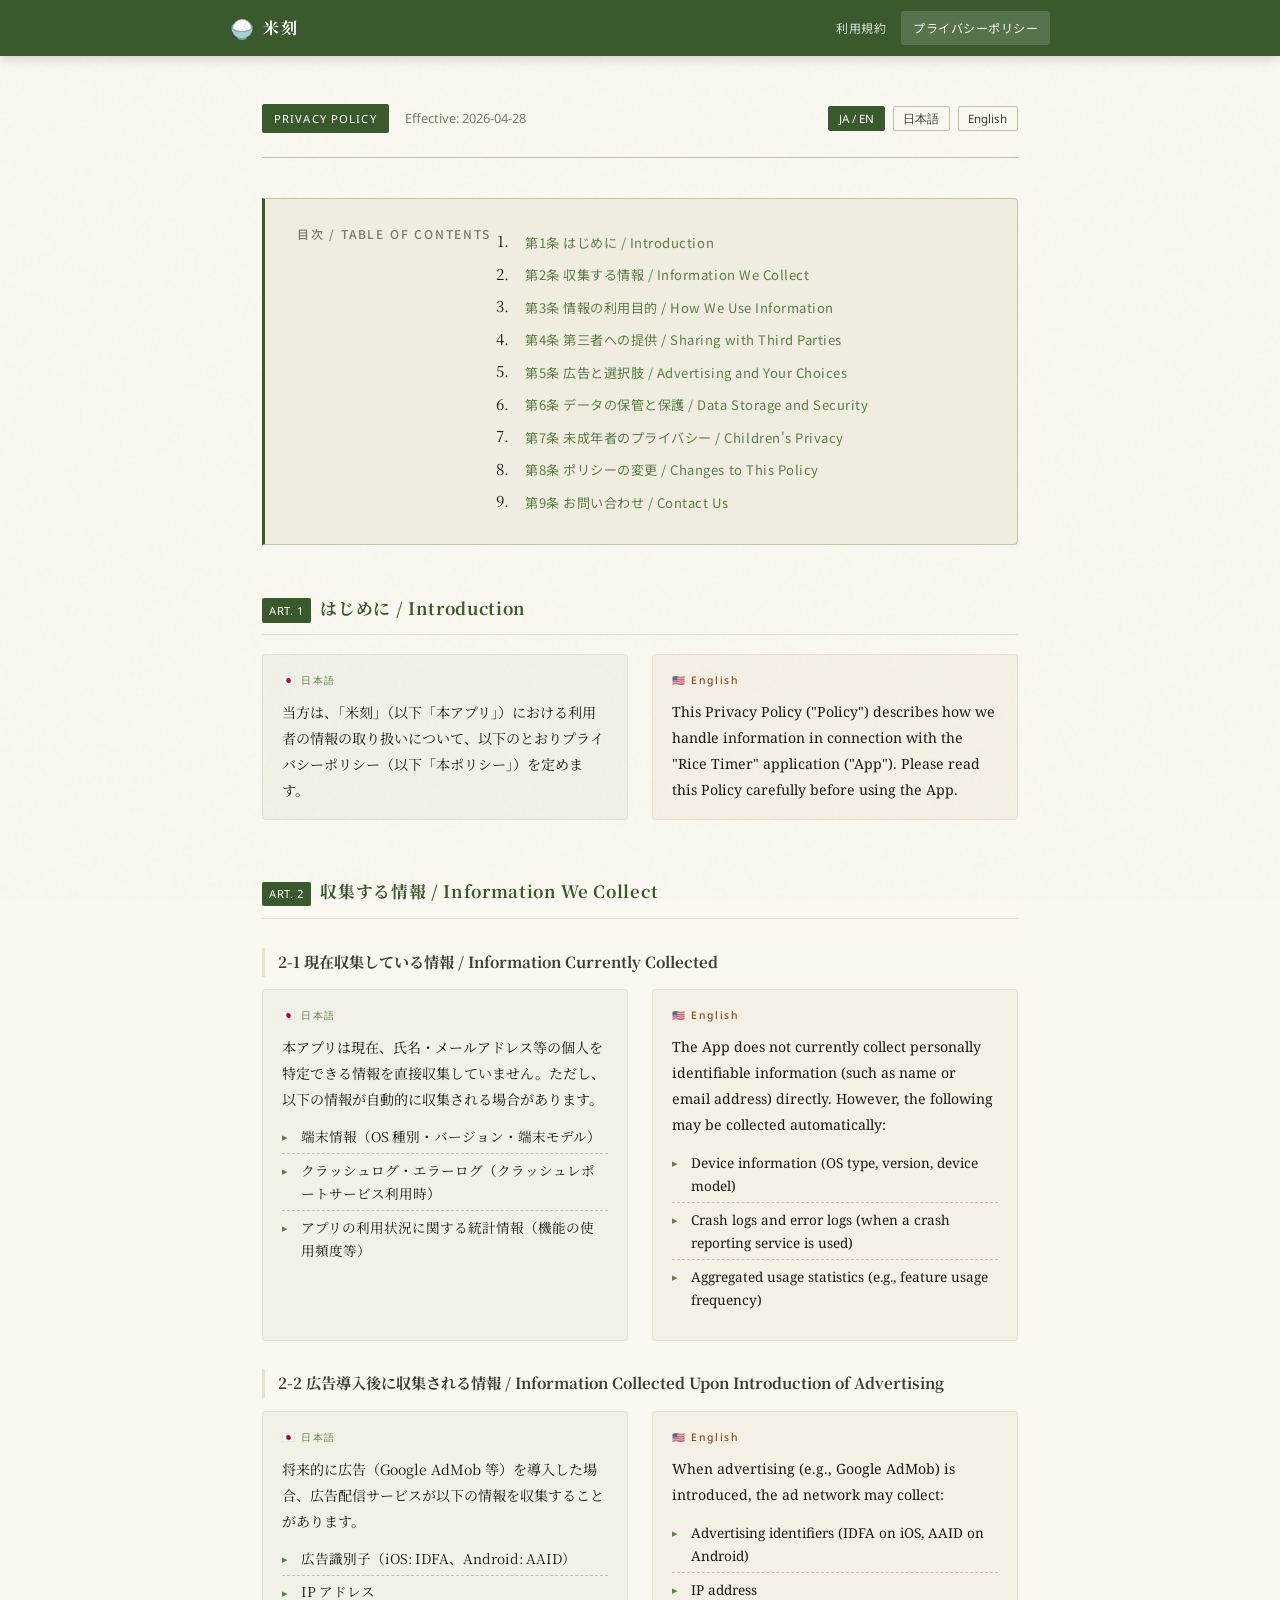
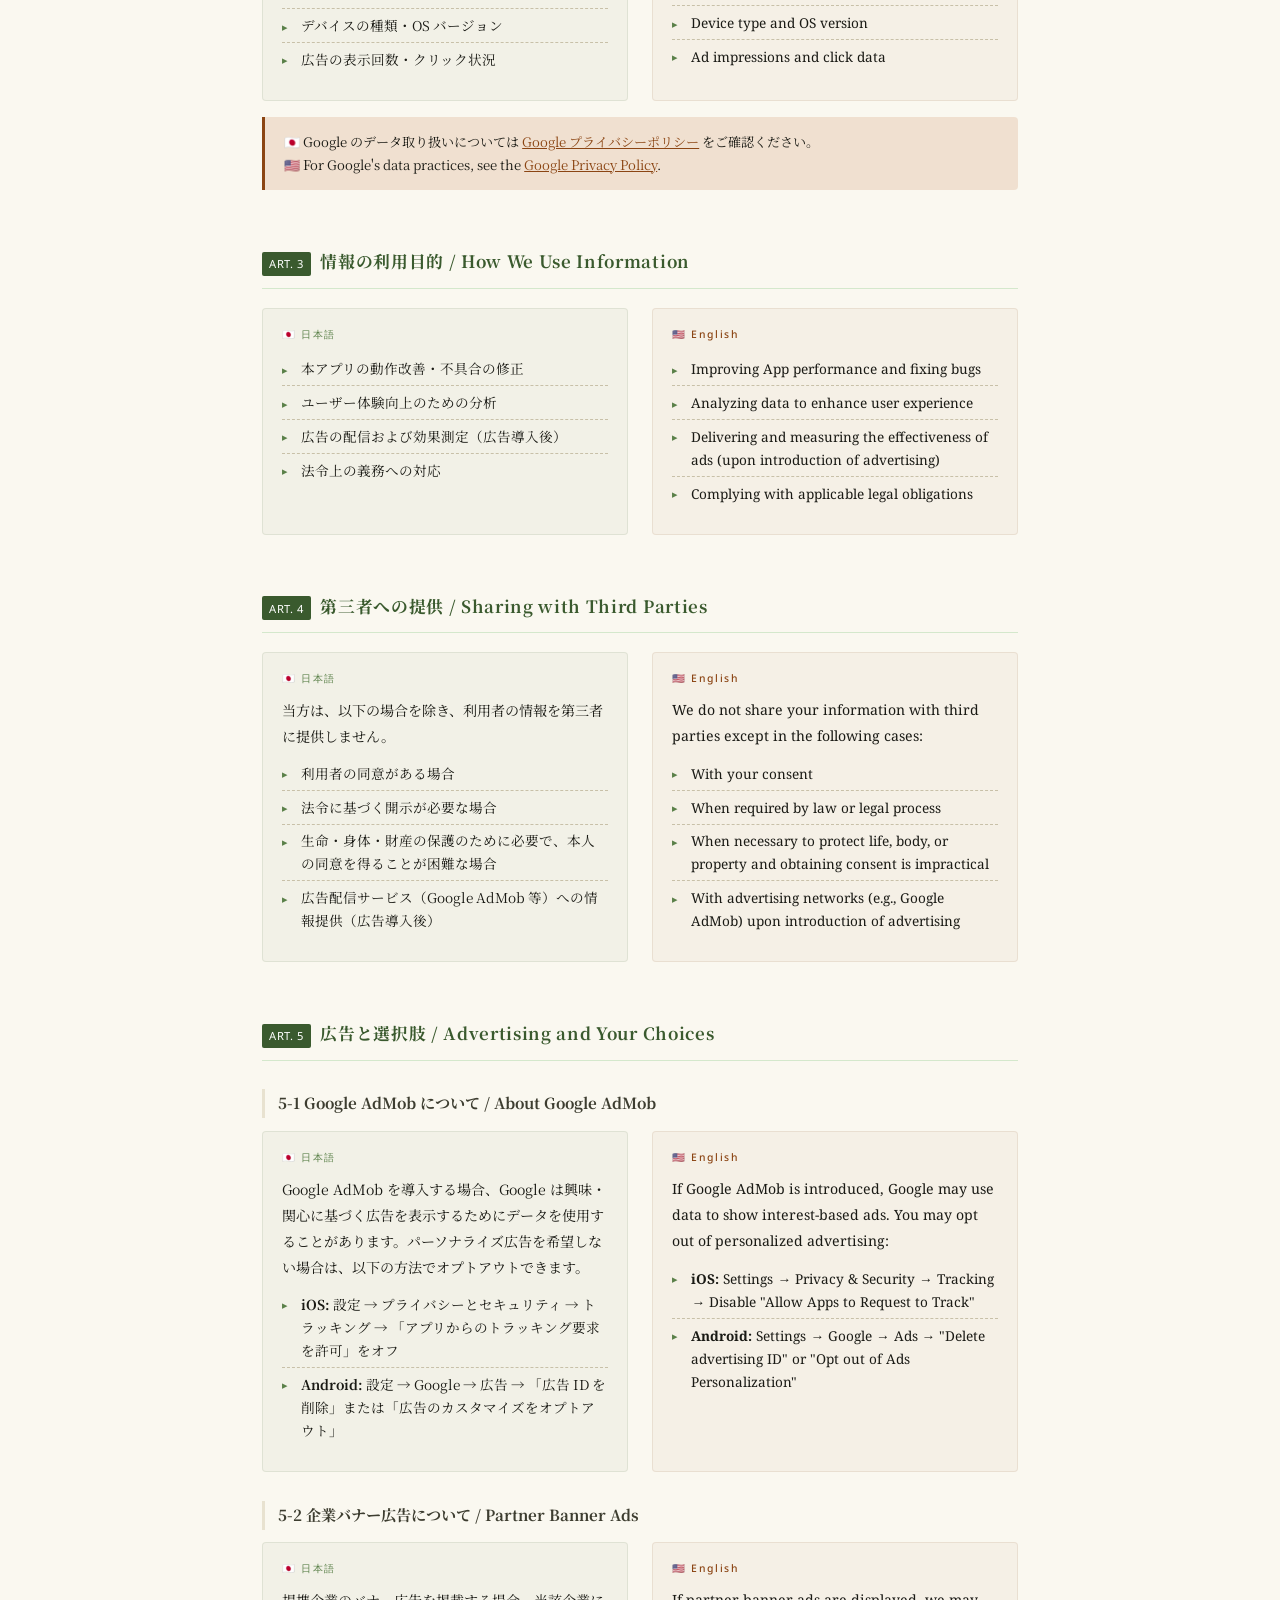
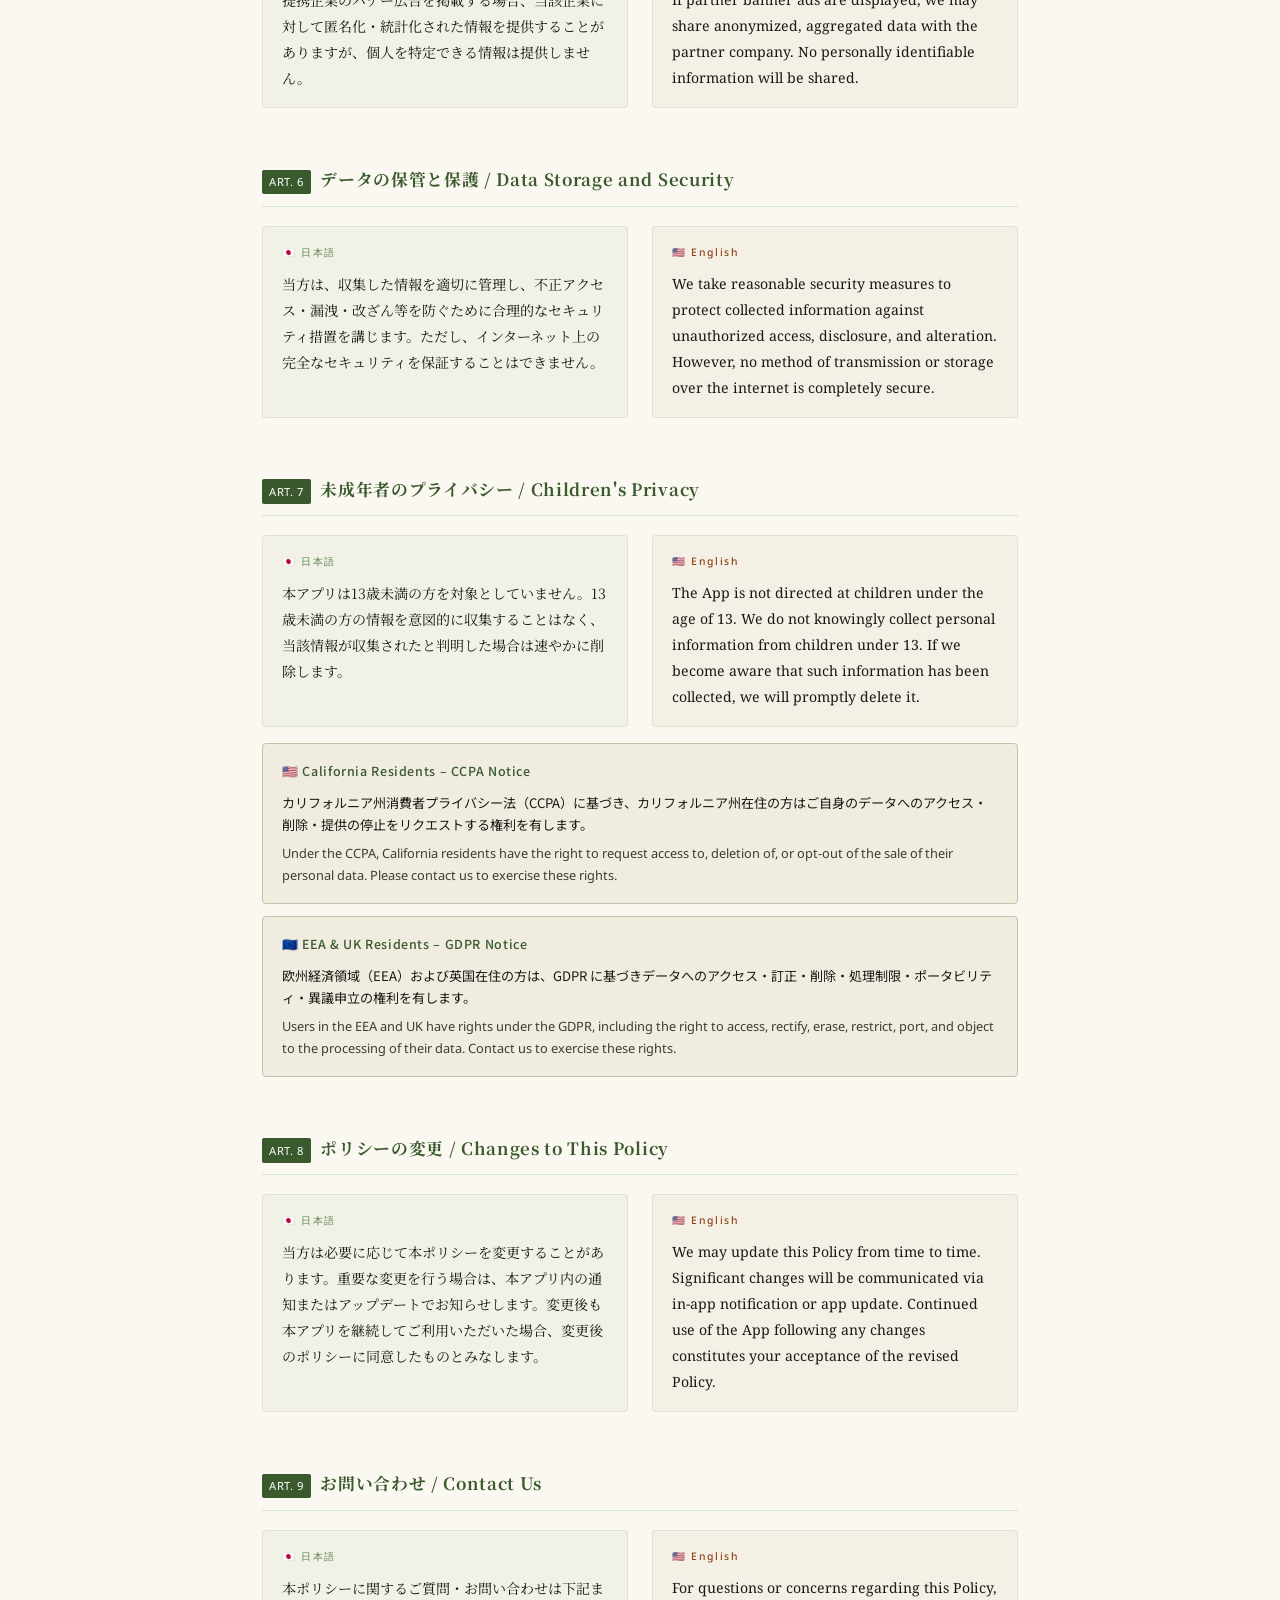
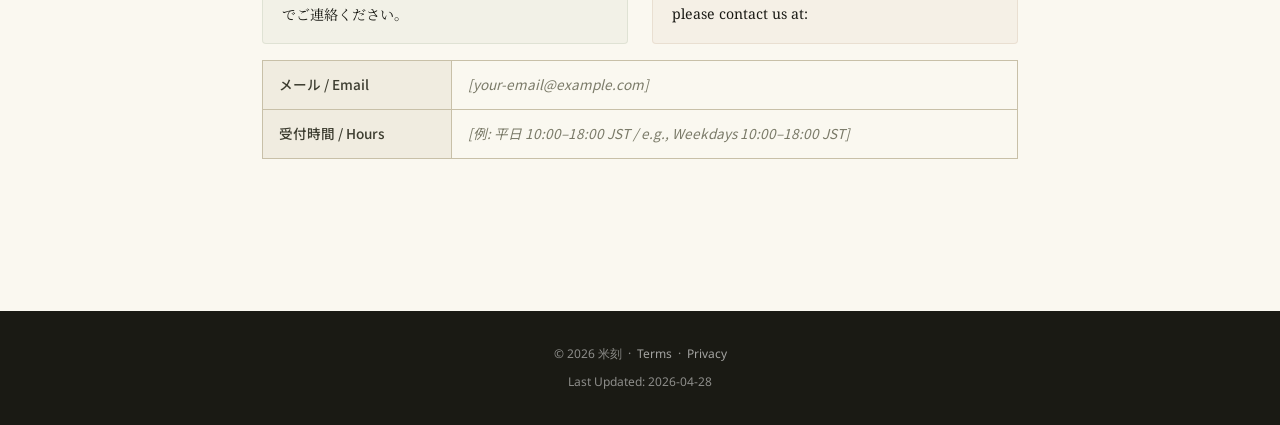
==== privacy.html @ f608e4f2 "Add files via upload" ====
<!DOCTYPE html>
<html lang="ja">
<head>
<meta charset="UTF-8">
<meta name="viewport" content="width=device-width, initial-scale=1.0">
<title>プライバシーポリシー / Privacy Policy – 米刻</title>
<meta name="description" content="米刻 アプリのプライバシーポリシー / Privacy Policy for Rice Timer">
<link rel="stylesheet" href="style.css">
</head>
<body>

<header class="site-header">
  <div class="header-inner">
    <a class="site-title" href="index.html"><span class="icon">🍚</span>米刻</a>
    <nav>
      <a href="terms.html">利用規約</a>
      <a href="privacy.html" class="active">プライバシーポリシー</a>
    </nav>
  </div>
</header>

<div class="doc-wrap">
  <div class="doc-meta">
    <span class="doc-badge">PRIVACY POLICY</span>
    <span class="doc-date">Effective: 2026-04-28</span>
    <div class="doc-lang-switch">
      <button class="lang-btn active" onclick="setLang('both')" id="btn-both">JA / EN</button>
      <button class="lang-btn" onclick="setLang('ja')" id="btn-ja">日本語</button>
      <button class="lang-btn" onclick="setLang('en')" id="btn-en">English</button>
    </div>
  </div>

  <nav class="toc">
    <div class="toc-title">目次 / TABLE OF CONTENTS</div>
    <ol>
      <li><a href="#art1">第1条 はじめに / Introduction</a></li>
      <li><a href="#art2">第2条 収集する情報 / Information We Collect</a></li>
      <li><a href="#art3">第3条 情報の利用目的 / How We Use Information</a></li>
      <li><a href="#art4">第4条 第三者への提供 / Sharing with Third Parties</a></li>
      <li><a href="#art5">第5条 広告と選択肢 / Advertising and Your Choices</a></li>
      <li><a href="#art6">第6条 データの保管と保護 / Data Storage and Security</a></li>
      <li><a href="#art7">第7条 未成年者のプライバシー / Children's Privacy</a></li>
      <li><a href="#art8">第8条 ポリシーの変更 / Changes to This Policy</a></li>
      <li><a href="#art9">第9条 お問い合わせ / Contact Us</a></li>
    </ol>
  </nav>

  <article class="article">

    <!-- Art 1 -->
    <section class="art-section" id="art1">
      <h2 class="art-h1"><span class="num">ART. 1</span>はじめに / Introduction</h2>
      <div class="bilingual">
        <div class="lang-ja">
          <span class="lang-label">🇯🇵 日本語</span>
          <p>当方は、「米刻」（以下「本アプリ」）における利用者の情報の取り扱いについて、以下のとおりプライバシーポリシー（以下「本ポリシー」）を定めます。</p>
        </div>
        <div class="lang-en">
          <span class="lang-label">🇺🇸 English</span>
          <p>This Privacy Policy ("Policy") describes how we handle information in connection with the "Rice Timer" application ("App"). Please read this Policy carefully before using the App.</p>
        </div>
      </div>
    </section>

    <!-- Art 2 -->
    <section class="art-section" id="art2">
      <h2 class="art-h1"><span class="num">ART. 2</span>収集する情報 / Information We Collect</h2>

      <h3 class="art-h2">2-1 現在収集している情報 / Information Currently Collected</h3>
      <div class="bilingual">
        <div class="lang-ja">
          <span class="lang-label">🇯🇵 日本語</span>
          <p>本アプリは現在、氏名・メールアドレス等の個人を特定できる情報を直接収集していません。ただし、以下の情報が自動的に収集される場合があります。</p>
          <ul class="bi-list">
            <li>端末情報（OS 種別・バージョン・端末モデル）</li>
            <li>クラッシュログ・エラーログ（クラッシュレポートサービス利用時）</li>
            <li>アプリの利用状況に関する統計情報（機能の使用頻度等）</li>
          </ul>
        </div>
        <div class="lang-en">
          <span class="lang-label">🇺🇸 English</span>
          <p>The App does not currently collect personally identifiable information (such as name or email address) directly. However, the following may be collected automatically:</p>
          <ul class="bi-list">
            <li>Device information (OS type, version, device model)</li>
            <li>Crash logs and error logs (when a crash reporting service is used)</li>
            <li>Aggregated usage statistics (e.g., feature usage frequency)</li>
          </ul>
        </div>
      </div>

      <h3 class="art-h2">2-2 広告導入後に収集される情報 / Information Collected Upon Introduction of Advertising</h3>
      <div class="bilingual">
        <div class="lang-ja">
          <span class="lang-label">🇯🇵 日本語</span>
          <p>将来的に広告（Google AdMob 等）を導入した場合、広告配信サービスが以下の情報を収集することがあります。</p>
          <ul class="bi-list">
            <li>広告識別子（iOS: IDFA、Android: AAID）</li>
            <li>IP アドレス</li>
            <li>デバイスの種類・OS バージョン</li>
            <li>広告の表示回数・クリック状況</li>
          </ul>
        </div>
        <div class="lang-en">
          <span class="lang-label">🇺🇸 English</span>
          <p>When advertising (e.g., Google AdMob) is introduced, the ad network may collect:</p>
          <ul class="bi-list">
            <li>Advertising identifiers (IDFA on iOS, AAID on Android)</li>
            <li>IP address</li>
            <li>Device type and OS version</li>
            <li>Ad impressions and click data</li>
          </ul>
        </div>
      </div>
      <div class="note-box">
        🇯🇵 Google のデータ取り扱いについては <a href="https://policies.google.com/privacy" target="_blank" rel="noopener">Google プライバシーポリシー</a> をご確認ください。<br>
        🇺🇸 For Google's data practices, see the <a href="https://policies.google.com/privacy" target="_blank" rel="noopener">Google Privacy Policy</a>.
      </div>
    </section>

    <!-- Art 3 -->
    <section class="art-section" id="art3">
      <h2 class="art-h1"><span class="num">ART. 3</span>情報の利用目的 / How We Use Information</h2>
      <div class="bilingual">
        <div class="lang-ja">
          <span class="lang-label">🇯🇵 日本語</span>
          <ul class="bi-list">
            <li>本アプリの動作改善・不具合の修正</li>
            <li>ユーザー体験向上のための分析</li>
            <li>広告の配信および効果測定（広告導入後）</li>
            <li>法令上の義務への対応</li>
          </ul>
        </div>
        <div class="lang-en">
          <span class="lang-label">🇺🇸 English</span>
          <ul class="bi-list">
            <li>Improving App performance and fixing bugs</li>
            <li>Analyzing data to enhance user experience</li>
            <li>Delivering and measuring the effectiveness of ads (upon introduction of advertising)</li>
            <li>Complying with applicable legal obligations</li>
          </ul>
        </div>
      </div>
    </section>

    <!-- Art 4 -->
    <section class="art-section" id="art4">
      <h2 class="art-h1"><span class="num">ART. 4</span>第三者への提供 / Sharing with Third Parties</h2>
      <div class="bilingual">
        <div class="lang-ja">
          <span class="lang-label">🇯🇵 日本語</span>
          <p>当方は、以下の場合を除き、利用者の情報を第三者に提供しません。</p>
          <ul class="bi-list">
            <li>利用者の同意がある場合</li>
            <li>法令に基づく開示が必要な場合</li>
            <li>生命・身体・財産の保護のために必要で、本人の同意を得ることが困難な場合</li>
            <li>広告配信サービス（Google AdMob 等）への情報提供（広告導入後）</li>
          </ul>
        </div>
        <div class="lang-en">
          <span class="lang-label">🇺🇸 English</span>
          <p>We do not share your information with third parties except in the following cases:</p>
          <ul class="bi-list">
            <li>With your consent</li>
            <li>When required by law or legal process</li>
            <li>When necessary to protect life, body, or property and obtaining consent is impractical</li>
            <li>With advertising networks (e.g., Google AdMob) upon introduction of advertising</li>
          </ul>
        </div>
      </div>
    </section>

    <!-- Art 5 -->
    <section class="art-section" id="art5">
      <h2 class="art-h1"><span class="num">ART. 5</span>広告と選択肢 / Advertising and Your Choices</h2>

      <h3 class="art-h2">5-1 Google AdMob について / About Google AdMob</h3>
      <div class="bilingual">
        <div class="lang-ja">
          <span class="lang-label">🇯🇵 日本語</span>
          <p>Google AdMob を導入する場合、Google は興味・関心に基づく広告を表示するためにデータを使用することがあります。パーソナライズ広告を希望しない場合は、以下の方法でオプトアウトできます。</p>
          <ul class="bi-list">
            <li><strong>iOS:</strong> 設定 → プライバシーとセキュリティ → トラッキング → 「アプリからのトラッキング要求を許可」をオフ</li>
            <li><strong>Android:</strong> 設定 → Google → 広告 → 「広告 ID を削除」または「広告のカスタマイズをオプトアウト」</li>
          </ul>
        </div>
        <div class="lang-en">
          <span class="lang-label">🇺🇸 English</span>
          <p>If Google AdMob is introduced, Google may use data to show interest-based ads. You may opt out of personalized advertising:</p>
          <ul class="bi-list">
            <li><strong>iOS:</strong> Settings → Privacy & Security → Tracking → Disable "Allow Apps to Request to Track"</li>
            <li><strong>Android:</strong> Settings → Google → Ads → "Delete advertising ID" or "Opt out of Ads Personalization"</li>
          </ul>
        </div>
      </div>

      <h3 class="art-h2">5-2 企業バナー広告について / Partner Banner Ads</h3>
      <div class="bilingual">
        <div class="lang-ja">
          <span class="lang-label">🇯🇵 日本語</span>
          <p>提携企業のバナー広告を掲載する場合、当該企業に対して匿名化・統計化された情報を提供することがありますが、個人を特定できる情報は提供しません。</p>
        </div>
        <div class="lang-en">
          <span class="lang-label">🇺🇸 English</span>
          <p>If partner banner ads are displayed, we may share anonymized, aggregated data with the partner company. No personally identifiable information will be shared.</p>
        </div>
      </div>
    </section>

    <!-- Art 6 -->
    <section class="art-section" id="art6">
      <h2 class="art-h1"><span class="num">ART. 6</span>データの保管と保護 / Data Storage and Security</h2>
      <div class="bilingual">
        <div class="lang-ja">
          <span class="lang-label">🇯🇵 日本語</span>
          <p>当方は、収集した情報を適切に管理し、不正アクセス・漏洩・改ざん等を防ぐために合理的なセキュリティ措置を講じます。ただし、インターネット上の完全なセキュリティを保証することはできません。</p>
        </div>
        <div class="lang-en">
          <span class="lang-label">🇺🇸 English</span>
          <p>We take reasonable security measures to protect collected information against unauthorized access, disclosure, and alteration. However, no method of transmission or storage over the internet is completely secure.</p>
        </div>
      </div>
    </section>

    <!-- Art 7 -->
    <section class="art-section" id="art7">
      <h2 class="art-h1"><span class="num">ART. 7</span>未成年者のプライバシー / Children's Privacy</h2>
      <div class="bilingual">
        <div class="lang-ja">
          <span class="lang-label">🇯🇵 日本語</span>
          <p>本アプリは13歳未満の方を対象としていません。13歳未満の方の情報を意図的に収集することはなく、当該情報が収集されたと判明した場合は速やかに削除します。</p>
        </div>
        <div class="lang-en">
          <span class="lang-label">🇺🇸 English</span>
          <p>The App is not directed at children under the age of 13. We do not knowingly collect personal information from children under 13. If we become aware that such information has been collected, we will promptly delete it.</p>
        </div>
      </div>

      <div class="ccpa-box">
        <h4>🇺🇸 California Residents – CCPA Notice</h4>
        <p>カリフォルニア州消費者プライバシー法（CCPA）に基づき、カリフォルニア州在住の方はご自身のデータへのアクセス・削除・提供の停止をリクエストする権利を有します。</p>
        <p>Under the CCPA, California residents have the right to request access to, deletion of, or opt-out of the sale of their personal data. Please contact us to exercise these rights.</p>
      </div>

      <div class="gdpr-box">
        <h4>🇪🇺 EEA &amp; UK Residents – GDPR Notice</h4>
        <p>欧州経済領域（EEA）および英国在住の方は、GDPR に基づきデータへのアクセス・訂正・削除・処理制限・ポータビリティ・異議申立の権利を有します。</p>
        <p>Users in the EEA and UK have rights under the GDPR, including the right to access, rectify, erase, restrict, port, and object to the processing of their data. Contact us to exercise these rights.</p>
      </div>
    </section>

    <!-- Art 8 -->
    <section class="art-section" id="art8">
      <h2 class="art-h1"><span class="num">ART. 8</span>ポリシーの変更 / Changes to This Policy</h2>
      <div class="bilingual">
        <div class="lang-ja">
          <span class="lang-label">🇯🇵 日本語</span>
          <p>当方は必要に応じて本ポリシーを変更することがあります。重要な変更を行う場合は、本アプリ内の通知またはアップデートでお知らせします。変更後も本アプリを継続してご利用いただいた場合、変更後のポリシーに同意したものとみなします。</p>
        </div>
        <div class="lang-en">
          <span class="lang-label">🇺🇸 English</span>
          <p>We may update this Policy from time to time. Significant changes will be communicated via in-app notification or app update. Continued use of the App following any changes constitutes your acceptance of the revised Policy.</p>
        </div>
      </div>
    </section>

    <!-- Art 9 -->
    <section class="art-section" id="art9">
      <h2 class="art-h1"><span class="num">ART. 9</span>お問い合わせ / Contact Us</h2>
      <div class="bilingual">
        <div class="lang-ja">
          <span class="lang-label">🇯🇵 日本語</span>
          <p>本ポリシーに関するご質問・お問い合わせは下記までご連絡ください。</p>
        </div>
        <div class="lang-en">
          <span class="lang-label">🇺🇸 English</span>
          <p>For questions or concerns regarding this Policy, please contact us at:</p>
        </div>
      </div>
      <table class="contact-table">
        <tr><th>メール / Email</th><td>[your-email@example.com]</td></tr>
        <tr><th>受付時間 / Hours</th><td>[例: 平日 10:00–18:00 JST / e.g., Weekdays 10:00–18:00 JST]</td></tr>
      </table>
    </section>

  </article>
</div>

<footer class="site-footer">
  <p>© 2026 米刻 &nbsp;·&nbsp;
  <a href="terms.html">Terms</a> &nbsp;·&nbsp;
  <a href="privacy.html">Privacy</a></p>
  <p style="margin-top:.4rem">Last Updated: 2026-04-28</p>
</footer>

<a class="back-top" href="#" id="backTop" aria-label="Back to top">↑</a>

<script>
function setLang(mode) {
  document.body.classList.remove('show-ja','show-en');
  if (mode === 'ja') document.body.classList.add('show-ja');
  if (mode === 'en') document.body.classList.add('show-en');
  ['btn-both','btn-ja','btn-en'].forEach(id => document.getElementById(id).classList.remove('active'));
  document.getElementById('btn-' + mode).classList.add('active');
}
const bt = document.getElementById('backTop');
window.addEventListener('scroll', () => {
  bt.classList.toggle('visible', window.scrollY > 300);
});
</script>
</body>
</html>
---- style.css ----
@import url('https://fonts.googleapis.com/css2?family=Noto+Serif+JP:wght@300;400;500;700&family=Noto+Serif:ital,wght@0,400;0,700;1,400&family=Noto+Sans+JP:wght@300;400;500&family=Noto+Sans:wght@300;400&display=swap');

*, *::before, *::after { box-sizing: border-box; margin: 0; padding: 0; }

:root {
  --ink:       #1a1a14;
  --ink-mid:   #3d3d30;
  --ink-soft:  #7a7a68;
  --rice:      #faf8f0;
  --rice-dark: #f0ece0;
  --steam:     #e8e2d0;
  --green:     #3a5a2e;
  --green-mid: #5a8048;
  --green-lt:  #d4e8cc;
  --accent:    #8b4513;
  --accent-lt: #f0e0d0;
  --line:      #c8c0a8;
  --serif-ja:  'Noto Serif JP', 'Yu Mincho', serif;
  --serif-en:  'Noto Serif', Georgia, serif;
  --sans-ja:   'Noto Sans JP', sans-serif;
  --sans-en:   'Noto Sans', sans-serif;
}

html { scroll-behavior: smooth; }

body {
  background: var(--rice);
  color: var(--ink);
  font-family: var(--serif-ja);
  font-size: 15px;
  line-height: 1.9;
  min-height: 100vh;
}

/* ── GRAIN OVERLAY ── */
body::before {
  content: '';
  position: fixed; inset: 0;
  background-image: url("data:image/svg+xml,%3Csvg viewBox='0 0 200 200' xmlns='http://www.w3.org/2000/svg'%3E%3Cfilter id='n'%3E%3CfeTurbulence type='fractalNoise' baseFrequency='0.9' numOctaves='4' stitchTiles='stitch'/%3E%3C/filter%3E%3Crect width='100%25' height='100%25' filter='url(%23n)' opacity='0.04'/%3E%3C/svg%3E");
  pointer-events: none; z-index: 0; opacity: 0.6;
}

/* ── LAYOUT ── */
.site-header {
  background: var(--green);
  color: #fff;
  padding: 0 2rem;
  position: sticky; top: 0; z-index: 100;
  box-shadow: 0 2px 12px rgba(0,0,0,.18);
}

.header-inner {
  max-width: 820px; margin: 0 auto;
  display: flex; align-items: center; justify-content: space-between;
  height: 56px;
}

.site-title {
  font-family: var(--serif-ja);
  font-size: 1rem; font-weight: 700;
  letter-spacing: .08em;
  color: #fff; text-decoration: none;
  display: flex; align-items: center; gap: .5rem;
}
.site-title .icon { font-size: 1.2rem; }

nav { display: flex; gap: .2rem; }
nav a {
  font-family: var(--sans-ja); font-size: .75rem; font-weight: 400;
  color: rgba(255,255,255,.8);
  text-decoration: none;
  padding: .35rem .75rem; border-radius: 3px;
  transition: background .15s, color .15s;
  letter-spacing: .04em;
}
nav a:hover, nav a.active { background: rgba(255,255,255,.15); color: #fff; }

/* ── HERO (index only) ── */
.hero {
  background: linear-gradient(160deg, var(--green) 0%, #2a4220 100%);
  color: #fff;
  padding: 5rem 2rem 4rem;
  text-align: center;
  position: relative; overflow: hidden;
}
.hero::after {
  content: '🍚';
  position: absolute; font-size: 14rem; opacity: .06;
  bottom: -2rem; right: -2rem; pointer-events: none;
  line-height: 1;
}
.hero-app { font-family: var(--sans-ja); font-size: .8rem; letter-spacing: .2em; text-transform: uppercase; opacity: .7; margin-bottom: 1rem; }
.hero h1 { font-family: var(--serif-ja); font-size: 2rem; font-weight: 700; line-height: 1.4; margin-bottom: 1.2rem; }
.hero p { font-family: var(--sans-ja); font-size: .9rem; opacity: .85; max-width: 480px; margin: 0 auto; line-height: 1.7; }

.hero-cards {
  display: flex; gap: 1rem; justify-content: center; flex-wrap: wrap;
  margin-top: 3rem;
}
.hero-card {
  background: rgba(255,255,255,.1);
  border: 1px solid rgba(255,255,255,.2);
  border-radius: 8px; padding: 1.5rem 2rem;
  text-decoration: none; color: #fff;
  transition: background .2s, transform .2s;
  min-width: 200px;
}
.hero-card:hover { background: rgba(255,255,255,.18); transform: translateY(-2px); }
.hero-card .label { font-family: var(--sans-ja); font-size: .7rem; opacity: .7; letter-spacing: .1em; display: block; margin-bottom: .4rem; }
.hero-card .title-ja { font-family: var(--serif-ja); font-size: 1.1rem; font-weight: 700; display: block; }
.hero-card .title-en { font-family: var(--serif-en); font-size: .78rem; opacity: .7; display: block; margin-top: .2rem; }

/* ── DOCUMENT LAYOUT ── */
.doc-wrap { max-width: 820px; margin: 0 auto; padding: 3rem 2rem 6rem; position: relative; z-index: 1; }

.doc-meta {
  display: flex; align-items: center; gap: 1rem; flex-wrap: wrap;
  margin-bottom: 2.5rem;
  padding-bottom: 1.5rem;
  border-bottom: 1px solid var(--line);
}
.doc-badge {
  background: var(--green); color: #fff;
  font-family: var(--sans-en); font-size: .7rem;
  padding: .25rem .75rem; border-radius: 2px; letter-spacing: .1em;
}
.doc-date { font-family: var(--sans-en); font-size: .8rem; color: var(--ink-soft); }
.doc-lang-switch {
  margin-left: auto;
  display: flex; gap: .5rem;
}
.lang-btn {
  font-family: var(--sans-en); font-size: .72rem;
  background: none; border: 1px solid var(--line);
  color: var(--ink-mid); padding: .2rem .6rem; border-radius: 2px;
  cursor: pointer; transition: all .15s;
}
.lang-btn:hover, .lang-btn.active { background: var(--green); border-color: var(--green); color: #fff; }

/* ── TOC ── */
.toc {
  background: var(--rice-dark);
  border: 1px solid var(--line);
  border-left: 3px solid var(--green);
  padding: 1.5rem 2rem; margin-bottom: 3rem;
  border-radius: 0 4px 4px 0;
}
.toc-title { font-family: var(--sans-ja); font-size: .75rem; letter-spacing: .15em; color: var(--ink-soft); margin-bottom: .8rem; font-weight: 500; }
.toc ol { padding-left: 1.2rem; }
.toc li { margin: .25rem 0; }
.toc a { font-family: var(--sans-ja); font-size: .82rem; color: var(--green-mid); text-decoration: none; transition: color .15s; }
.toc a:hover { color: var(--green); }

/* ── ARTICLE CONTENT ── */
.article { position: relative; }

.art-section { margin-bottom: 3.5rem; }

.art-h1 {
  font-family: var(--serif-ja);
  font-size: 1.05rem; font-weight: 700;
  color: var(--green);
  border-bottom: 1px solid var(--green-lt);
  padding-bottom: .6rem; margin-bottom: 1.2rem;
  letter-spacing: .04em;
  display: flex; align-items: baseline; gap: .6rem;
}
.art-h1 .num {
  font-family: var(--sans-en); font-size: .7rem; font-weight: 400;
  background: var(--green); color: #fff;
  padding: .1rem .45rem; border-radius: 2px; letter-spacing: .05em;
  flex-shrink: 0;
}

.art-h2 {
  font-family: var(--serif-ja); font-size: .95rem; font-weight: 700;
  color: var(--ink-mid); margin: 1.8rem 0 .8rem;
  padding-left: .8rem;
  border-left: 3px solid var(--steam);
}

.bilingual {
  display: grid;
  grid-template-columns: 1fr 1fr;
  gap: 1.5rem;
  margin-bottom: 1rem;
}
@media (max-width: 640px) { .bilingual { grid-template-columns: 1fr; } }

.lang-ja, .lang-en {
  padding: 1rem 1.2rem;
  border-radius: 4px;
}
.lang-ja { background: rgba(58,90,46,.04); border: 1px solid rgba(58,90,46,.1); }
.lang-en { background: rgba(139,69,19,.04); border: 1px solid rgba(139,69,19,.1); }

.lang-label {
  font-family: var(--sans-en); font-size: .65rem; letter-spacing: .15em;
  font-weight: 500; margin-bottom: .5rem; display: block;
}
.lang-ja .lang-label { color: var(--green-mid); }
.lang-en .lang-label { color: var(--accent); }

.lang-ja p, .lang-en p {
  font-size: .88rem; line-height: 1.85;
}
.lang-ja p { font-family: var(--serif-ja); }
.lang-en p { font-family: var(--serif-en); }

ul.bi-list { list-style: none; padding: 0; margin: .5rem 0; }
ul.bi-list li {
  font-size: .85rem; line-height: 1.7;
  padding: .3rem 0 .3rem 1.2rem;
  position: relative;
  border-bottom: 1px dashed var(--line);
}
ul.bi-list li:last-child { border-bottom: none; }
ul.bi-list li::before {
  content: '▸'; position: absolute; left: 0;
  color: var(--green-mid); font-size: .7rem; top: .45rem;
}
.lang-ja ul.bi-list li { font-family: var(--serif-ja); }
.lang-en ul.bi-list li { font-family: var(--serif-en); }

.note-box {
  background: var(--accent-lt);
  border-left: 3px solid var(--accent);
  padding: .9rem 1.2rem; margin: 1rem 0;
  border-radius: 0 4px 4px 0;
  font-size: .82rem; line-height: 1.7;
}
.note-box a { color: var(--accent); }

.gdpr-box, .ccpa-box {
  border: 1px solid var(--line);
  border-radius: 4px; padding: 1rem 1.2rem; margin: .8rem 0;
  background: var(--rice-dark);
}
.gdpr-box h4, .ccpa-box h4 {
  font-family: var(--sans-ja); font-size: .78rem; font-weight: 500;
  color: var(--green); margin-bottom: .5rem; letter-spacing: .05em;
}
.gdpr-box p, .ccpa-box p { font-size: .82rem; line-height: 1.7; font-family: var(--sans-ja); }
.gdpr-box p + p, .ccpa-box p + p { margin-top: .4rem; font-family: var(--sans-en); font-size: .8rem; color: var(--ink-mid); }

table.contact-table {
  width: 100%; border-collapse: collapse; margin-top: 1rem;
  font-family: var(--sans-ja); font-size: .85rem;
}
table.contact-table th, table.contact-table td {
  padding: .7rem 1rem; border: 1px solid var(--line); text-align: left;
}
table.contact-table th { background: var(--rice-dark); font-weight: 500; color: var(--ink-mid); }
table.contact-table td { color: var(--ink-soft); font-style: italic; }

/* ── SINGLE VIEW MODE (lang switch) ── */
body.show-ja .lang-en { display: none; }
body.show-en .lang-ja { display: none; }
body.show-ja .bilingual, body.show-en .bilingual { grid-template-columns: 1fr; }

/* ── FOOTER ── */
.site-footer {
  background: var(--ink);
  color: rgba(255,255,255,.5);
  text-align: center; padding: 2rem;
  font-family: var(--sans-en); font-size: .75rem; line-height: 1.8;
  position: relative; z-index: 1;
}
.site-footer a { color: rgba(255,255,255,.6); text-decoration: none; }
.site-footer a:hover { color: #fff; }

/* ── BACK TO TOP ── */
.back-top {
  position: fixed; bottom: 2rem; right: 2rem;
  background: var(--green); color: #fff;
  width: 40px; height: 40px; border-radius: 50%;
  display: flex; align-items: center; justify-content: center;
  font-size: 1.1rem; text-decoration: none;
  box-shadow: 0 4px 12px rgba(0,0,0,.2);
  opacity: 0; pointer-events: none;
  transition: opacity .25s, transform .25s;
  z-index: 200;
}
.back-top.visible { opacity: 1; pointer-events: auto; }
.back-top:hover { transform: translateY(-3px); }

@media (max-width: 480px) {
  .hero h1 { font-size: 1.5rem; }
  .doc-wrap { padding: 2rem 1.2rem 5rem; }
  .art-h1 { font-size: .95rem; }
}
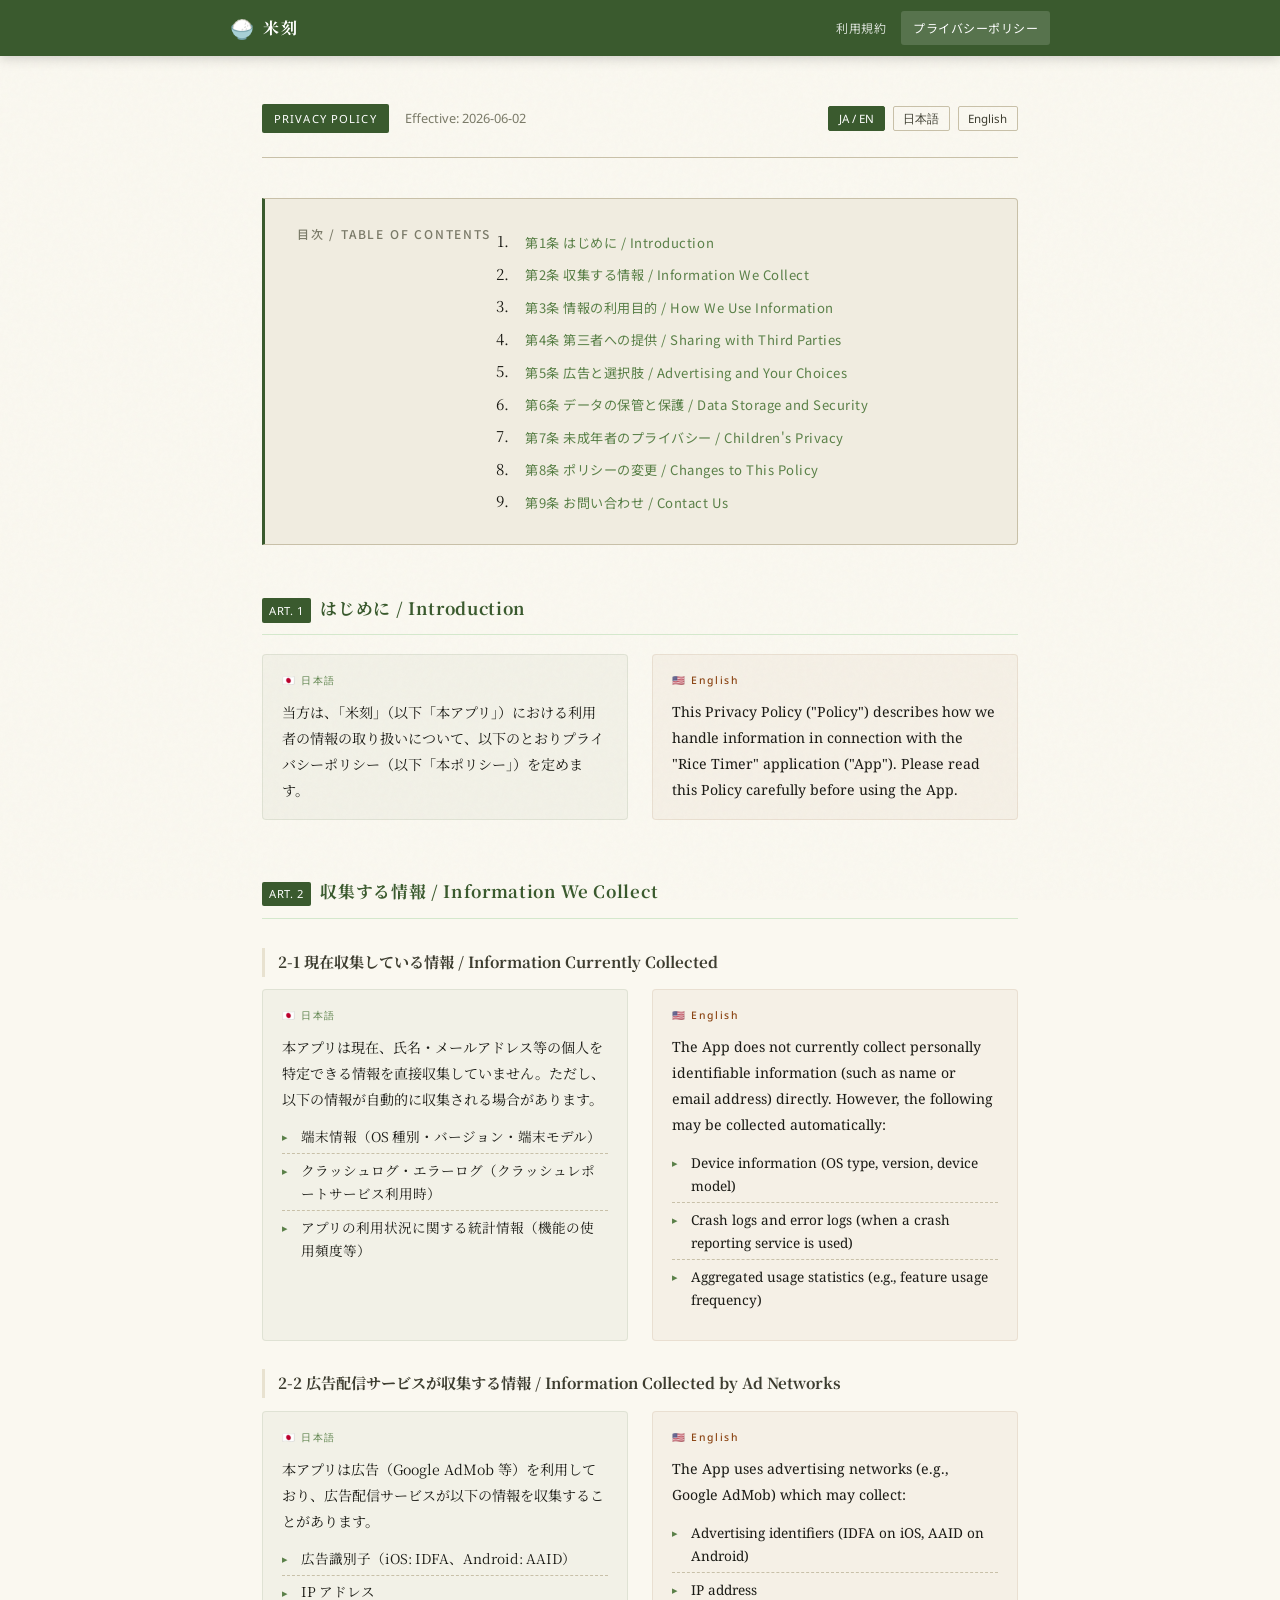
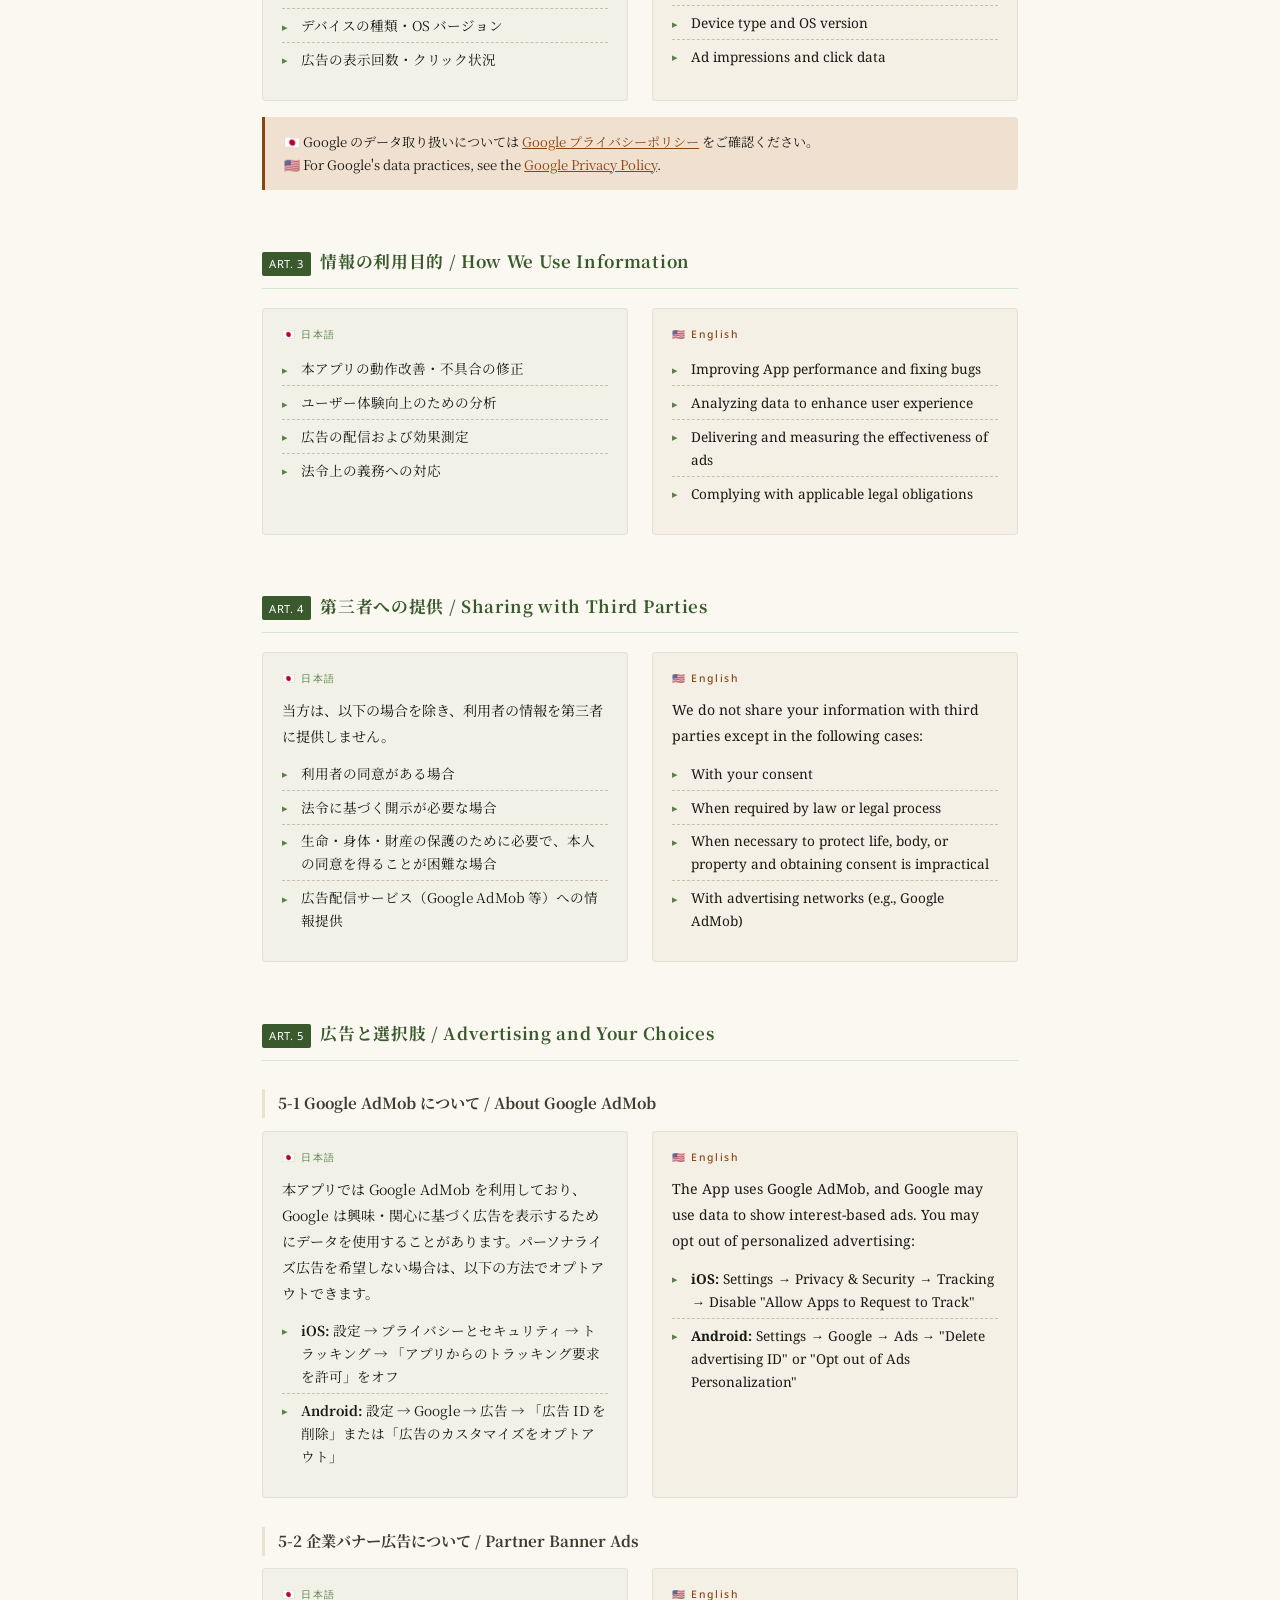
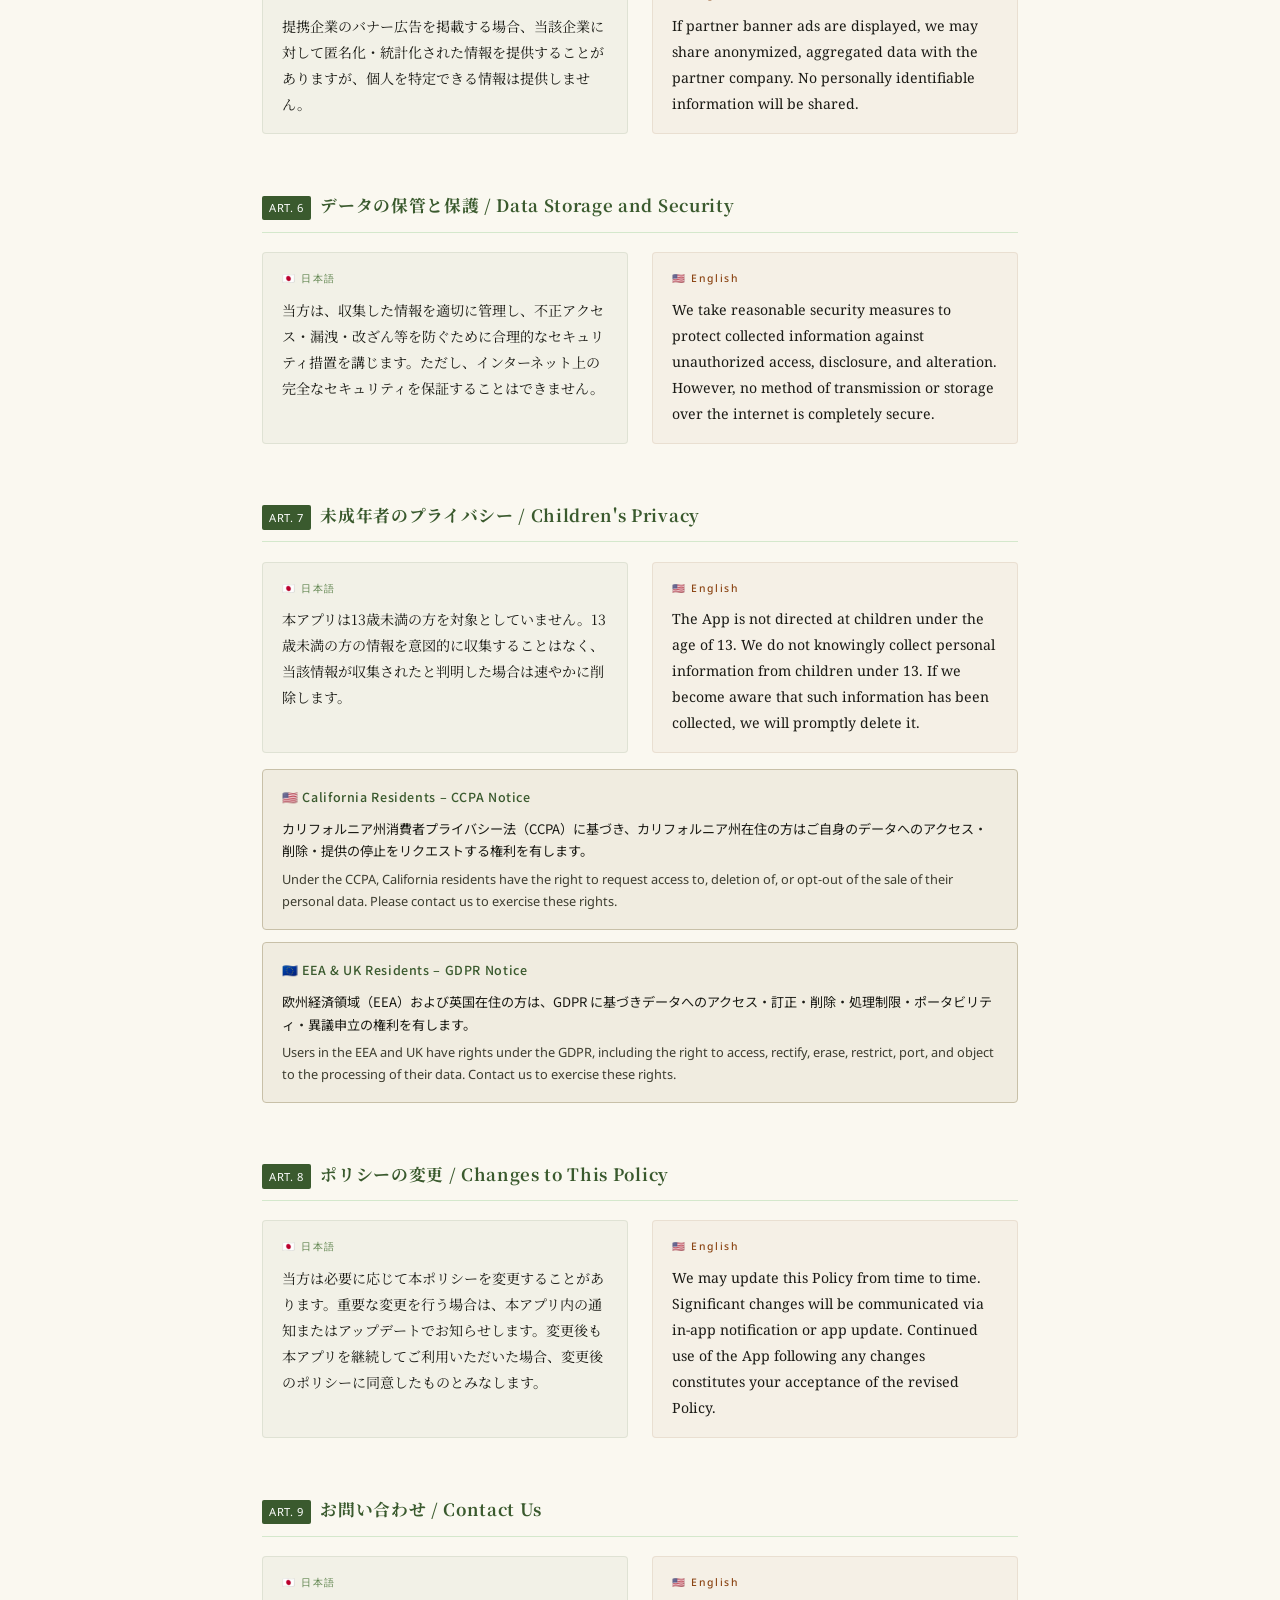
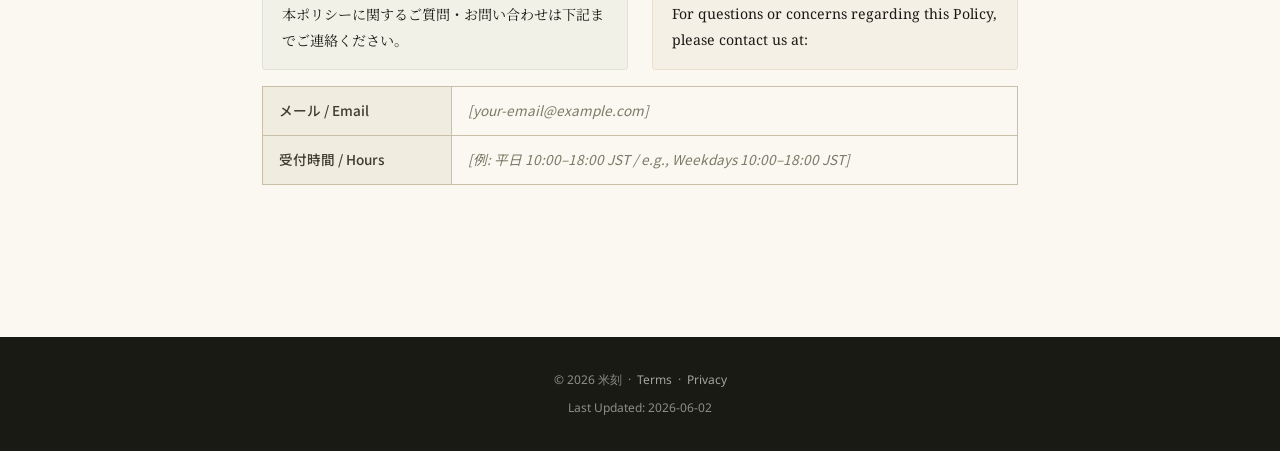
==== commit 22d773d8: "Update privacy.html" ====
--- a/privacy.html
+++ b/privacy.html
@@ -22,7 +22,7 @@
 <div class="doc-wrap">
   <div class="doc-meta">
     <span class="doc-badge">PRIVACY POLICY</span>
-    <span class="doc-date">Effective: 2026-04-28</span>
+    <span class="doc-date">Effective: 2026-06-02</span>
     <div class="doc-lang-switch">
       <button class="lang-btn active" onclick="setLang('both')" id="btn-both">JA / EN</button>
       <button class="lang-btn" onclick="setLang('ja')" id="btn-ja">日本語</button>
@@ -88,11 +88,11 @@
         </div>
       </div>
 
-      <h3 class="art-h2">2-2 広告導入後に収集される情報 / Information Collected Upon Introduction of Advertising</h3>
-      <div class="bilingual">
-        <div class="lang-ja">
-          <span class="lang-label">🇯🇵 日本語</span>
-          <p>将来的に広告（Google AdMob 等）を導入した場合、広告配信サービスが以下の情報を収集することがあります。</p>
+      <h3 class="art-h2">2-2 広告配信サービスが収集する情報 / Information Collected by Ad Networks</h3>
+      <div class="bilingual">
+        <div class="lang-ja">
+          <span class="lang-label">🇯🇵 日本語</span>
+          <p>本アプリは広告（Google AdMob 等）を利用しており、広告配信サービスが以下の情報を収集することがあります。</p>
           <ul class="bi-list">
             <li>広告識別子（iOS: IDFA、Android: AAID）</li>
             <li>IP アドレス</li>
@@ -102,7 +102,7 @@
         </div>
         <div class="lang-en">
           <span class="lang-label">🇺🇸 English</span>
-          <p>When advertising (e.g., Google AdMob) is introduced, the ad network may collect:</p>
+          <p>The App uses advertising networks (e.g., Google AdMob) which may collect:</p>
           <ul class="bi-list">
             <li>Advertising identifiers (IDFA on iOS, AAID on Android)</li>
             <li>IP address</li>
@@ -126,7 +126,7 @@
           <ul class="bi-list">
             <li>本アプリの動作改善・不具合の修正</li>
             <li>ユーザー体験向上のための分析</li>
-            <li>広告の配信および効果測定（広告導入後）</li>
+            <li>広告の配信および効果測定</li>
             <li>法令上の義務への対応</li>
           </ul>
         </div>
@@ -135,7 +135,7 @@
           <ul class="bi-list">
             <li>Improving App performance and fixing bugs</li>
             <li>Analyzing data to enhance user experience</li>
-            <li>Delivering and measuring the effectiveness of ads (upon introduction of advertising)</li>
+            <li>Delivering and measuring the effectiveness of ads</li>
             <li>Complying with applicable legal obligations</li>
           </ul>
         </div>
@@ -153,7 +153,7 @@
             <li>利用者の同意がある場合</li>
             <li>法令に基づく開示が必要な場合</li>
             <li>生命・身体・財産の保護のために必要で、本人の同意を得ることが困難な場合</li>
-            <li>広告配信サービス（Google AdMob 等）への情報提供（広告導入後）</li>
+            <li>広告配信サービス（Google AdMob 等）への情報提供</li>
           </ul>
         </div>
         <div class="lang-en">
@@ -163,7 +163,7 @@
             <li>With your consent</li>
             <li>When required by law or legal process</li>
             <li>When necessary to protect life, body, or property and obtaining consent is impractical</li>
-            <li>With advertising networks (e.g., Google AdMob) upon introduction of advertising</li>
+            <li>With advertising networks (e.g., Google AdMob)</li>
           </ul>
         </div>
       </div>
@@ -177,7 +177,7 @@
       <div class="bilingual">
         <div class="lang-ja">
           <span class="lang-label">🇯🇵 日本語</span>
-          <p>Google AdMob を導入する場合、Google は興味・関心に基づく広告を表示するためにデータを使用することがあります。パーソナライズ広告を希望しない場合は、以下の方法でオプトアウトできます。</p>
+          <p>本アプリでは Google AdMob を利用しており、Google は興味・関心に基づく広告を表示するためにデータを使用することがあります。パーソナライズ広告を希望しない場合は、以下の方法でオプトアウトできます。</p>
           <ul class="bi-list">
             <li><strong>iOS:</strong> 設定 → プライバシーとセキュリティ → トラッキング → 「アプリからのトラッキング要求を許可」をオフ</li>
             <li><strong>Android:</strong> 設定 → Google → 広告 → 「広告 ID を削除」または「広告のカスタマイズをオプトアウト」</li>
@@ -185,7 +185,7 @@
         </div>
         <div class="lang-en">
           <span class="lang-label">🇺🇸 English</span>
-          <p>If Google AdMob is introduced, Google may use data to show interest-based ads. You may opt out of personalized advertising:</p>
+          <p>The App uses Google AdMob, and Google may use data to show interest-based ads. You may opt out of personalized advertising:</p>
           <ul class="bi-list">
             <li><strong>iOS:</strong> Settings → Privacy & Security → Tracking → Disable "Allow Apps to Request to Track"</li>
             <li><strong>Android:</strong> Settings → Google → Ads → "Delete advertising ID" or "Opt out of Ads Personalization"</li>
@@ -289,7 +289,7 @@
   <p>© 2026 米刻 &nbsp;·&nbsp;
   <a href="terms.html">Terms</a> &nbsp;·&nbsp;
   <a href="privacy.html">Privacy</a></p>
-  <p style="margin-top:.4rem">Last Updated: 2026-04-28</p>
+  <p style="margin-top:.4rem">Last Updated: 2026-06-02</p>
 </footer>
 
 <a class="back-top" href="#" id="backTop" aria-label="Back to top">↑</a>
